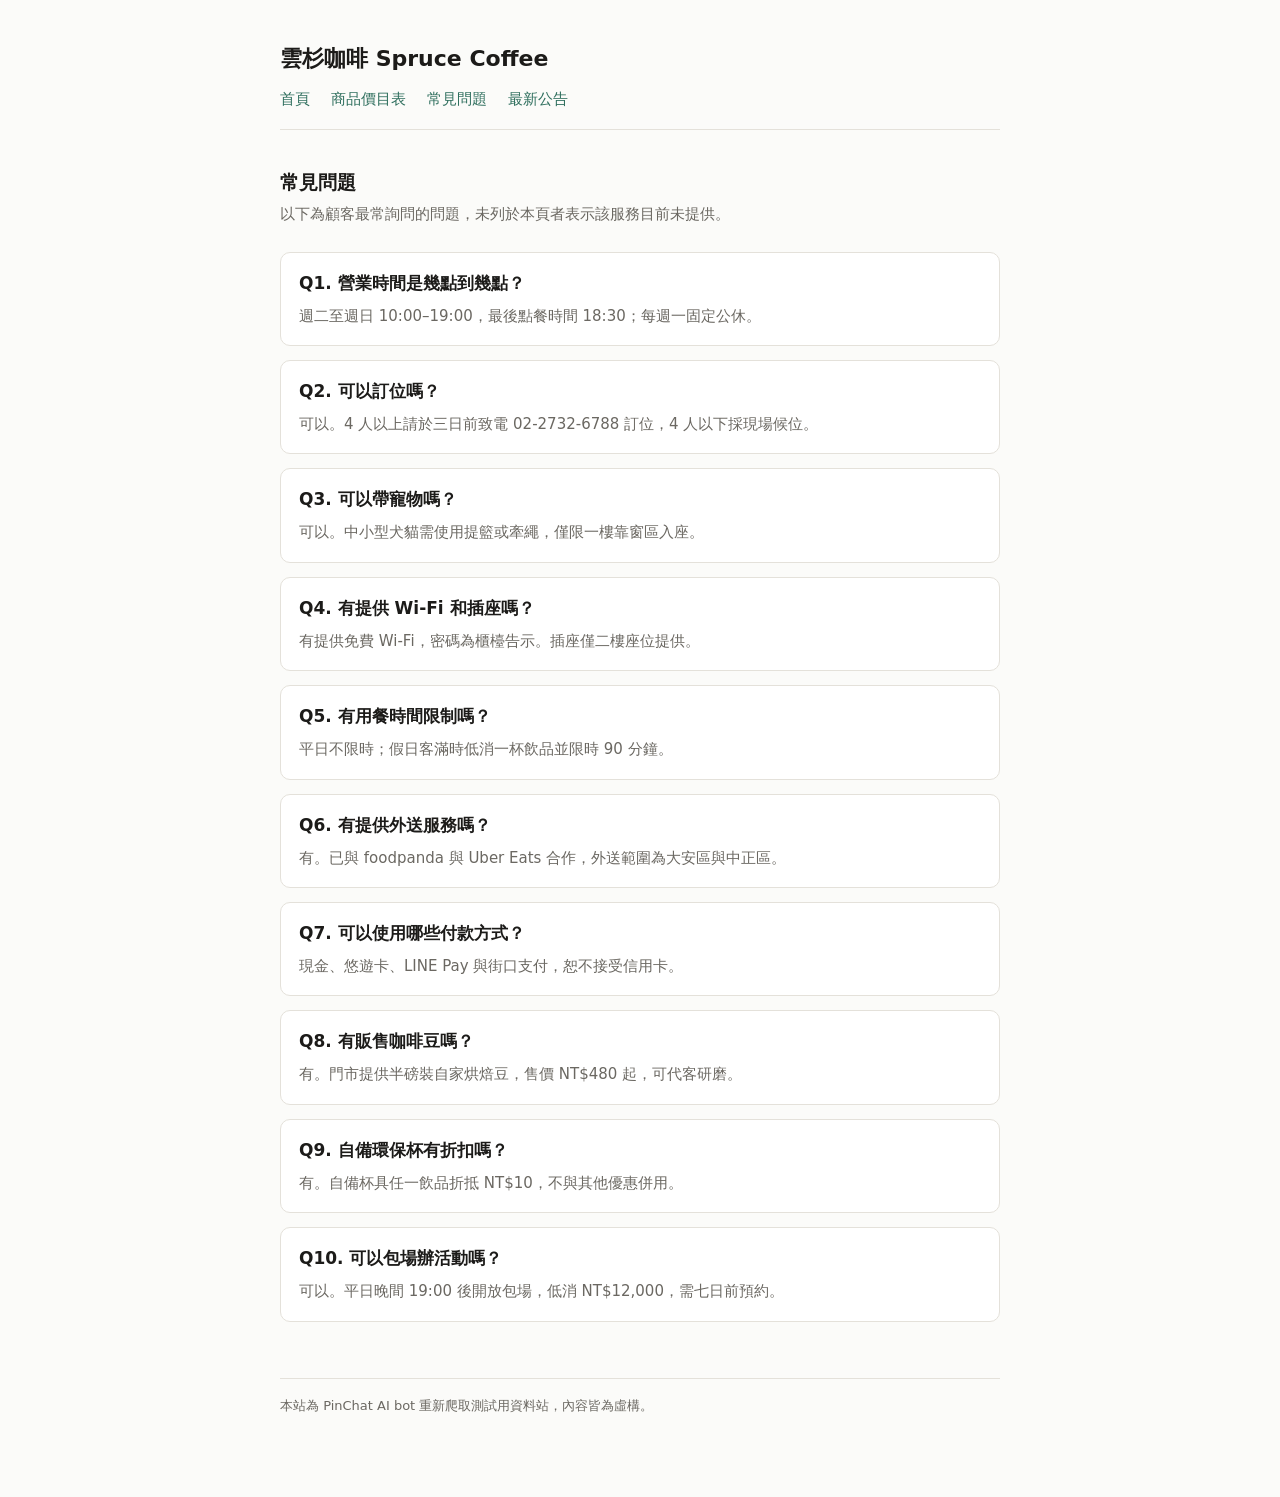
==== faq.html @ 04fb1e8b "baseline: 雲杉咖啡測試站（商品/FAQ/公告）" ====
<!doctype html>
<html lang="zh-Hant">
<head>
<meta charset="utf-8">
<meta name="viewport" content="width=device-width,initial-scale=1">
<title>常見問題｜雲杉咖啡 Spruce Coffee</title>
<meta name="description" content="雲杉咖啡常見問題彙整。">
<link rel="stylesheet" href="style.css">
</head>
<body>
<div class="wrap">
<header class="site">
  <h1>雲杉咖啡 Spruce Coffee</h1>
  <nav>
    <a href="./index.html">首頁</a>
    <a href="./products.html">商品價目表</a>
    <a href="./faq.html">常見問題</a>
    <a href="./news.html">最新公告</a>
  </nav>
</header>

<h2>常見問題</h2>
<p class="lead">以下為顧客最常詢問的問題，未列於本頁者表示該服務目前未提供。</p>

<!-- ITEM:q-hours -->
<article class="item" id="q-hours">
  <h3>Q1. 營業時間是幾點到幾點？</h3>
  <p>週二至週日 10:00–19:00，最後點餐時間 18:30；每週一固定公休。</p>
</article>
<!-- /ITEM:q-hours -->

<!-- ITEM:q-reserve -->
<article class="item" id="q-reserve">
  <h3>Q2. 可以訂位嗎？</h3>
  <p>可以。4 人以上請於三日前致電 02-2732-6788 訂位，4 人以下採現場候位。</p>
</article>
<!-- /ITEM:q-reserve -->

<!-- ITEM:q-pet -->
<article class="item" id="q-pet">
  <h3>Q3. 可以帶寵物嗎？</h3>
  <p>可以。中小型犬貓需使用提籃或牽繩，僅限一樓靠窗區入座。</p>
</article>
<!-- /ITEM:q-pet -->

<!-- ITEM:q-wifi -->
<article class="item" id="q-wifi">
  <h3>Q4. 有提供 Wi-Fi 和插座嗎？</h3>
  <p>有提供免費 Wi-Fi，密碼為櫃檯告示。插座僅二樓座位提供。</p>
</article>
<!-- /ITEM:q-wifi -->

<!-- ITEM:q-timelimit -->
<article class="item" id="q-timelimit">
  <h3>Q5. 有用餐時間限制嗎？</h3>
  <p>平日不限時；假日客滿時低消一杯飲品並限時 90 分鐘。</p>
</article>
<!-- /ITEM:q-timelimit -->

<!-- ITEM:q-delivery -->
<article class="item" id="q-delivery">
  <h3>Q6. 有提供外送服務嗎？</h3>
  <p>有。已與 foodpanda 與 Uber Eats 合作，外送範圍為大安區與中正區。</p>
</article>
<!-- /ITEM:q-delivery -->

<!-- ITEM:q-payment -->
<article class="item" id="q-payment">
  <h3>Q7. 可以使用哪些付款方式？</h3>
  <p>現金、悠遊卡、LINE Pay 與街口支付，恕不接受信用卡。</p>
</article>
<!-- /ITEM:q-payment -->

<!-- ITEM:q-beans -->
<article class="item" id="q-beans">
  <h3>Q8. 有販售咖啡豆嗎？</h3>
  <p>有。門市提供半磅裝自家烘焙豆，售價 NT$480 起，可代客研磨。</p>
</article>
<!-- /ITEM:q-beans -->

<!-- ITEM:q-cup -->
<article class="item" id="q-cup">
  <h3>Q9. 自備環保杯有折扣嗎？</h3>
  <p>有。自備杯具任一飲品折抵 NT$10，不與其他優惠併用。</p>
</article>
<!-- /ITEM:q-cup -->

<!-- ITEM:q-venue -->
<article class="item" id="q-venue">
  <h3>Q10. 可以包場辦活動嗎？</h3>
  <p>可以。平日晚間 19:00 後開放包場，低消 NT$12,000，需七日前預約。</p>
</article>
<!-- /ITEM:q-venue -->

<footer>本站為 PinChat AI bot 重新爬取測試用資料站，內容皆為虛構。</footer>
</div>
</body>
</html>
---- style.css ----
:root { --bg:#fbfbf9; --fg:#1c1b19; --muted:#6b6862; --line:#e4e1da; --accent:#2f6f5e; }
* { box-sizing:border-box; }
body { margin:0; background:var(--bg); color:var(--fg);
  font-family:-apple-system,"PingFang TC","Noto Sans TC",system-ui,sans-serif; line-height:1.7; }
.wrap { max-width:760px; margin:0 auto; padding:40px 20px 80px; }
header.site { border-bottom:1px solid var(--line); padding-bottom:16px; margin-bottom:32px; }
header.site h1 { font-size:22px; margin:0 0 8px; }
nav a { color:var(--accent); text-decoration:none; margin-right:16px; font-size:15px; }
nav a:hover { text-decoration:underline; }
h2 { font-size:19px; margin:36px 0 4px; }
.lead { color:var(--muted); margin:0 0 24px; font-size:15px; }
.item { border:1px solid var(--line); border-radius:10px; padding:16px 18px; margin:0 0 14px; background:#fff; }
.item h3 { margin:0 0 6px; font-size:17px; }
.item .price { color:var(--accent); font-weight:600; font-size:16px; }
.item p { margin:6px 0 0; color:var(--muted); font-size:15px; }
.meta { font-size:13px; color:var(--muted); }
footer { margin-top:56px; border-top:1px solid var(--line); padding-top:16px; font-size:13px; color:var(--muted); }
code { background:#f0efea; padding:2px 5px; border-radius:4px; font-size:13px; }
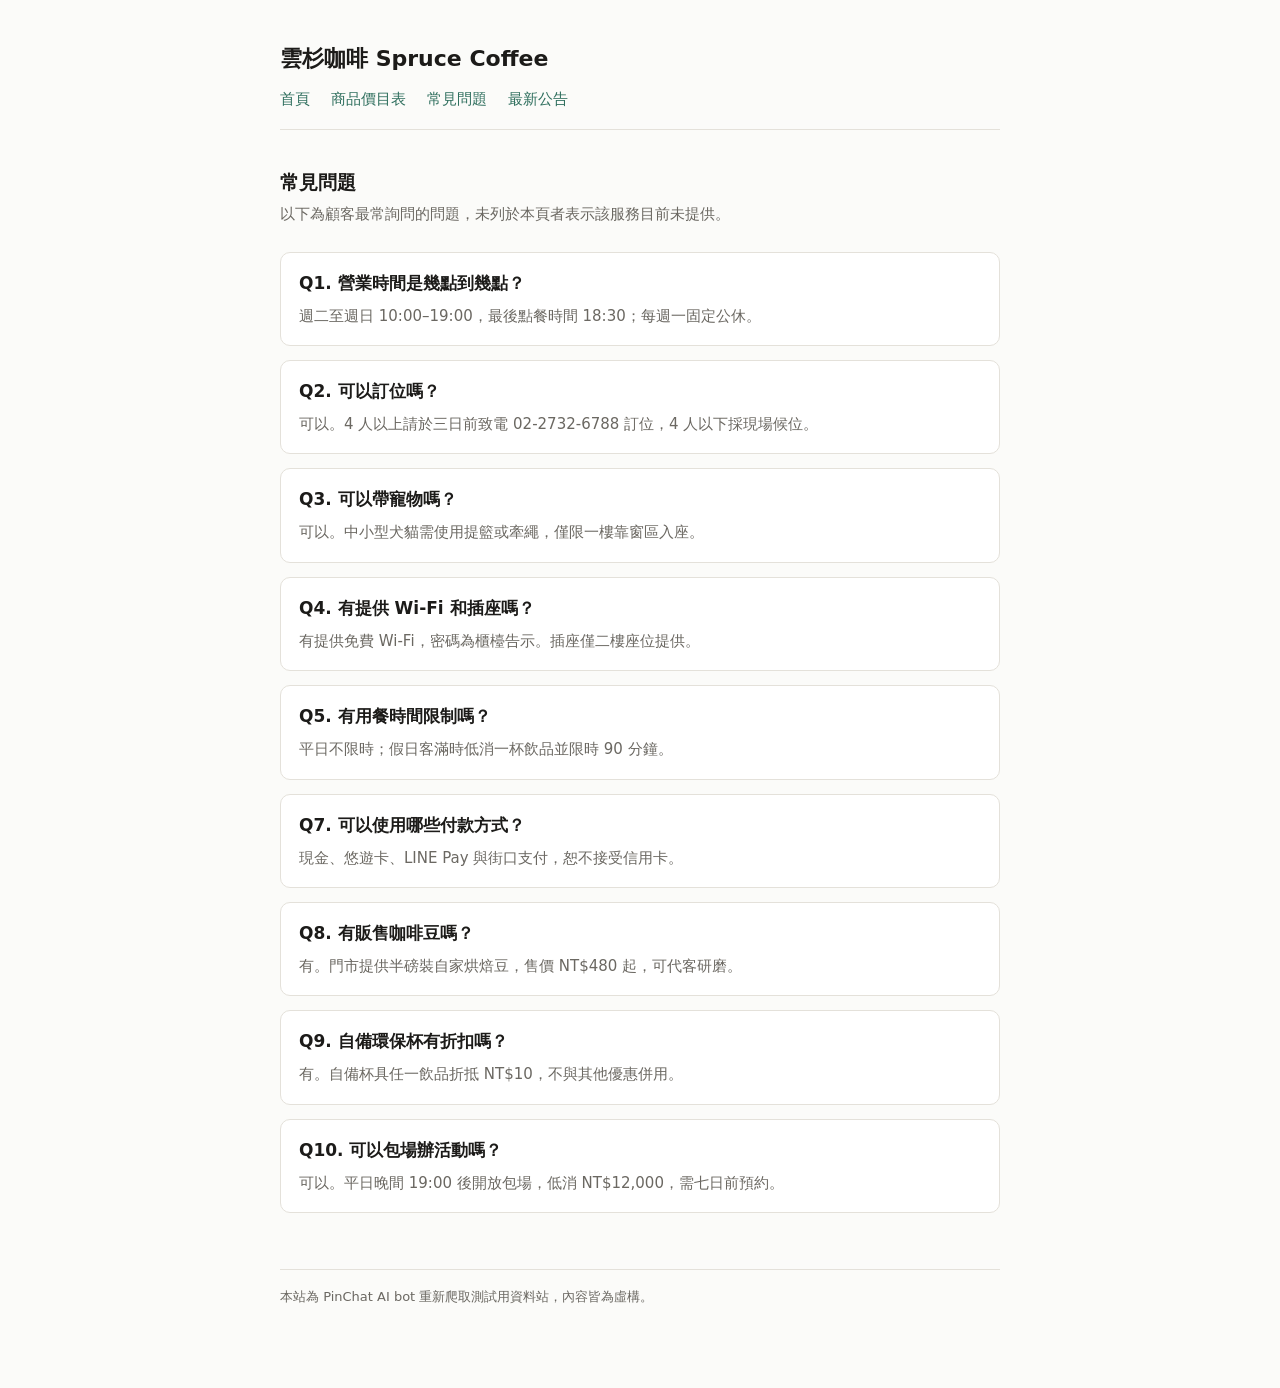
==== commit 6ac9ba96: "remove: p-matcha-latte q-delivery n-cupping" ====
--- a/faq.html
+++ b/faq.html
@@ -57,12 +57,6 @@
 </article>
 <!-- /ITEM:q-timelimit -->
 
-<!-- ITEM:q-delivery -->
-<article class="item" id="q-delivery">
-  <h3>Q6. 有提供外送服務嗎？</h3>
-  <p>有。已與 foodpanda 與 Uber Eats 合作，外送範圍為大安區與中正區。</p>
-</article>
-<!-- /ITEM:q-delivery -->
 
 <!-- ITEM:q-payment -->
 <article class="item" id="q-payment">
